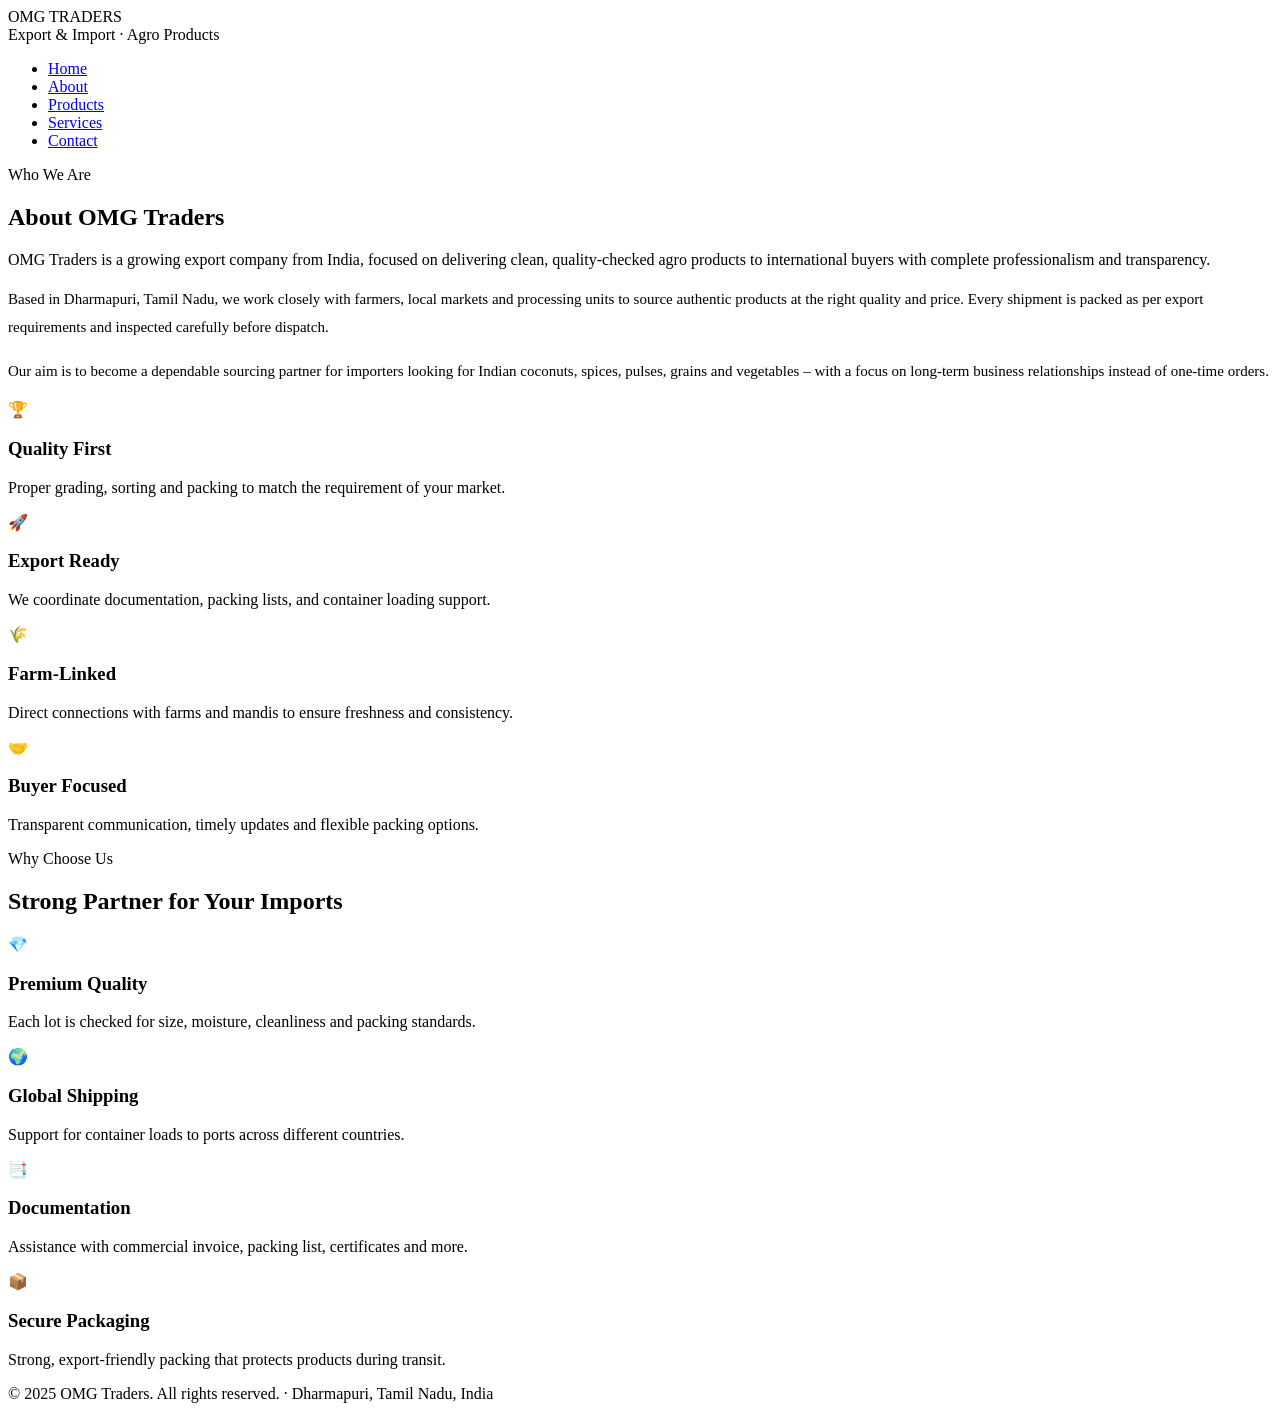
==== about.html @ 2cb01bbb "Add files via upload" ====
<!DOCTYPE html>
<html lang="en">
<head>
  <meta charset="UTF-8" />
  <meta name="viewport" content="width=device-width, initial-scale=1.0" />
  <title>OMG Traders - Export & Import</title>
  <link rel="stylesheet" href="assets/css/style.css" />
</head>
<body data-page="about">
  <header>
    <div>
      <div class="logo-text">OMG TRADERS</div>
      <div class="logo-tagline">Export &amp; Import · Agro Products</div>
    </div>
    <nav>
      <ul>
        <li><a href="index.html" data-page="home">Home</a></li>
        <li><a href="about.html" data-page="about">About</a></li>
        <li><a href="products.html" data-page="products">Products</a></li>
        <li><a href="services.html" data-page="services">Services</a></li>
        <li><a href="contact.html" data-page="contact">Contact</a></li>
      </ul>
    </nav>
  </header>

  <main>
    <section class="section">
      <div class="section-inner">
        <div class="section-header fade-in-up">
          <p class="section-kicker">Who We Are</p>
          <h1 class="section-title">About OMG Traders</h1>
          <p class="section-subtitle">
            OMG Traders is a growing export company from India, focused on delivering
            clean, quality‑checked agro products to international buyers with complete
            professionalism and transparency.
          </p>
        </div>

        <div class="grid-2">
          <div class="fade-in-up">
            <p style="font-size:15px; line-height:1.9;">
              Based in Dharmapuri, Tamil Nadu, we work closely with farmers, local
              markets and processing units to source authentic products at the right quality
              and price. Every shipment is packed as per export requirements and inspected
              carefully before dispatch.
            </p>
            <p style="font-size:15px; line-height:1.9;">
              Our aim is to become a dependable sourcing partner for importers looking for
              Indian coconuts, spices, pulses, grains and vegetables – with a focus on long‑term
              business relationships instead of one‑time orders.
            </p>
          </div>

          <div class="grid-2 fade-in-up">
            <div class="card">
              <div class="card-icon">🏆</div>
              <h3 class="card-title">Quality First</h3>
              <p class="card-body">
                Proper grading, sorting and packing to match the requirement of your market.
              </p>
            </div>
            <div class="card">
              <div class="card-icon">🚀</div>
              <h3 class="card-title">Export Ready</h3>
              <p class="card-body">
                We coordinate documentation, packing lists, and container loading support.
              </p>
            </div>
            <div class="card">
              <div class="card-icon">🌾</div>
              <h3 class="card-title">Farm‑Linked</h3>
              <p class="card-body">
                Direct connections with farms and mandis to ensure freshness and consistency.
              </p>
            </div>
            <div class="card">
              <div class="card-icon">🤝</div>
              <h3 class="card-title">Buyer Focused</h3>
              <p class="card-body">
                Transparent communication, timely updates and flexible packing options.
              </p>
            </div>
          </div>
        </div>
      </div>
    </section>

    <section class="section section-alt">
      <div class="section-inner">
        <div class="section-header fade-in-up">
          <p class="section-kicker">Why Choose Us</p>
          <h2 class="section-title">Strong Partner for Your Imports</h2>
        </div>

        <div class="grid-4">
          <div class="card fade-in-up">
            <div class="card-icon">💎</div>
            <h3 class="card-title">Premium Quality</h3>
            <p class="card-body">
              Each lot is checked for size, moisture, cleanliness and packing standards.
            </p>
          </div>
          <div class="card fade-in-up">
            <div class="card-icon">🌍</div>
            <h3 class="card-title">Global Shipping</h3>
            <p class="card-body">
              Support for container loads to ports across different countries.
            </p>
          </div>
          <div class="card fade-in-up">
            <div class="card-icon">📑</div>
            <h3 class="card-title">Documentation</h3>
            <p class="card-body">
              Assistance with commercial invoice, packing list, certificates and more.
            </p>
          </div>
          <div class="card fade-in-up">
            <div class="card-icon">📦</div>
            <h3 class="card-title">Secure Packaging</h3>
            <p class="card-body">
              Strong, export‑friendly packing that protects products during transit.
            </p>
          </div>
        </div>
      </div>
    </section>
  </main>

  <footer>
    © 2025 OMG Traders. All rights reserved. · Dharmapuri, Tamil Nadu, India
  </footer>
  <script src="assets/js/script.js"></script>
</body>
</html>
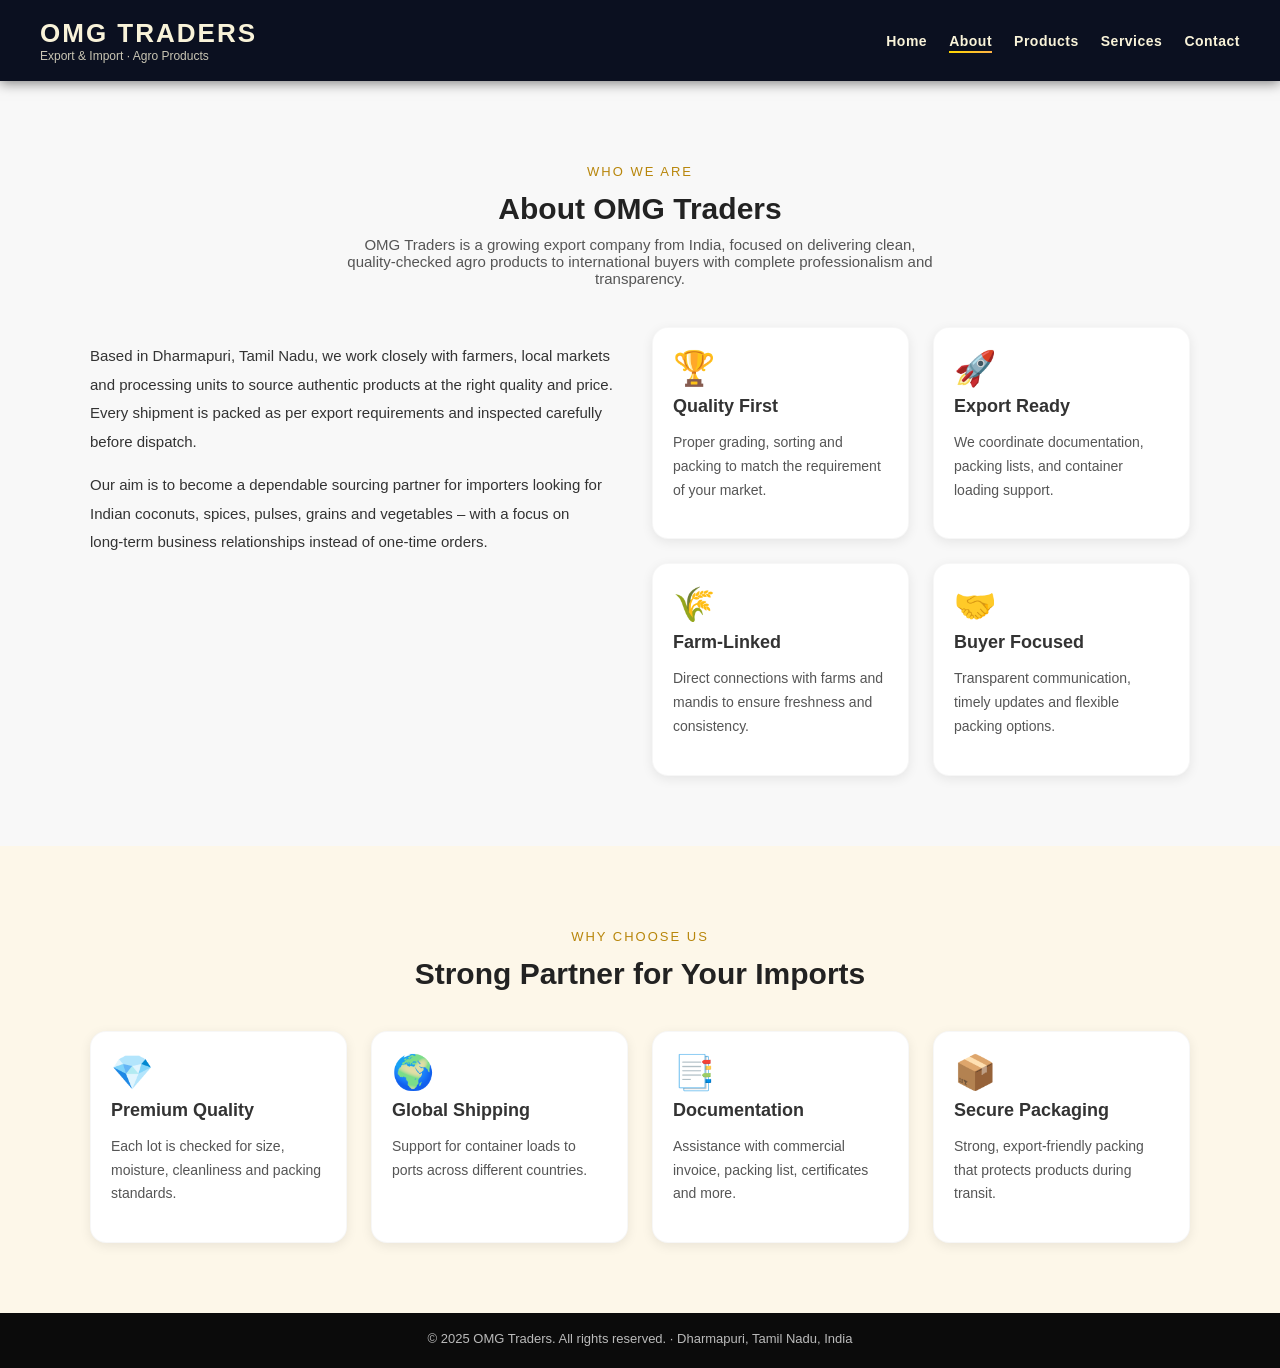
==== commit 2b91107f: "Update about.html" ====
--- a/about.html
+++ b/about.html
@@ -4,7 +4,7 @@
   <meta charset="UTF-8" />
   <meta name="viewport" content="width=device-width, initial-scale=1.0" />
   <title>OMG Traders - Export & Import</title>
-  <link rel="stylesheet" href="assets/css/style.css" />
+  <link rel="stylesheet" href="style.css" />
 </head>
 <body data-page="about">
   <header>
@@ -129,6 +129,6 @@
   <footer>
     © 2025 OMG Traders. All rights reserved. · Dharmapuri, Tamil Nadu, India
   </footer>
-  <script src="assets/js/script.js"></script>
+  <script src="script.js"></script>
 </body>
 </html>
--- a/style.css
+++ b/style.css
@@ -0,0 +1,551 @@
+
+*,
+*::before,
+*::after {
+  box-sizing: border-box;
+}
+
+body {
+  margin: 0;
+  font-family: Arial, sans-serif;
+  background: #f8f8f8;
+  color: #333;
+}
+
+a {
+  color: inherit;
+  text-decoration: none;
+}
+
+header {
+  background: #0b1020;
+  color: #f9f3d9;
+  padding: 18px 40px;
+  display: flex;
+  align-items: center;
+  justify-content: space-between;
+  position: sticky;
+  top: 0;
+  z-index: 100;
+  box-shadow: 0 2px 12px rgba(0, 0, 0, 0.5);
+}
+
+.logo-text {
+  font-size: 26px;
+  font-weight: 800;
+  letter-spacing: 2px;
+  text-transform: uppercase;
+}
+
+.logo-tagline {
+  font-size: 12px;
+  opacity: 0.8;
+}
+
+nav ul {
+  list-style: none;
+  display: flex;
+  gap: 22px;
+  margin: 0;
+  padding: 0;
+}
+
+nav a {
+  font-weight: 600;
+  font-size: 14px;
+  letter-spacing: 0.5px;
+  position: relative;
+  padding-bottom: 4px;
+}
+
+nav a::after {
+  content: "";
+  position: absolute;
+  left: 0;
+  bottom: 0;
+  height: 2px;
+  width: 0;
+  background: linear-gradient(90deg, #ffd700, #ffb347);
+  transition: width 0.3s ease;
+}
+
+nav a:hover::after,
+nav a.active::after {
+  width: 100%;
+}
+
+.hero {
+  background: radial-gradient(circle at top, #272b4a 0, #050509 45%, #000000 100%);
+  color: #fff;
+  min-height: 420px;
+  padding: 80px 20px 90px;
+  display: flex;
+  align-items: center;
+  justify-content: center;
+}
+
+.hero-inner {
+  max-width: 1050px;
+  display: grid;
+  grid-template-columns: minmax(0, 1.4fr) minmax(0, 1fr);
+  gap: 40px;
+  align-items: center;
+}
+
+.hero-title {
+  font-size: 44px;
+  margin: 0 0 10px;
+}
+
+.hero-title span {
+  color: #ffd700;
+}
+
+.hero-subtitle {
+  font-size: 18px;
+  max-width: 520px;
+  line-height: 1.7;
+  color: #ddd;
+}
+
+.hero-badges {
+  display: flex;
+  flex-wrap: wrap;
+  gap: 10px;
+  margin: 22px 0;
+}
+
+.badge {
+  padding: 6px 12px;
+  border-radius: 999px;
+  border: 1px solid rgba(255, 215, 0, 0.5);
+  font-size: 12px;
+  color: #f5e7a0;
+  background: rgba(0, 0, 0, 0.3);
+}
+
+.hero-actions {
+  display: flex;
+  gap: 14px;
+  flex-wrap: wrap;
+  margin-top: 16px;
+}
+
+.btn-primary,
+.btn-outline {
+  padding: 12px 22px;
+  border-radius: 999px;
+  border: none;
+  cursor: pointer;
+  font-size: 14px;
+  font-weight: 600;
+  letter-spacing: 0.5px;
+  transition: transform 0.25s ease, box-shadow 0.25s ease, background 0.25s ease,
+    color 0.25s ease;
+}
+
+.btn-primary {
+  background: linear-gradient(135deg, #ffd700, #ffb347);
+  color: #2b2100;
+  box-shadow: 0 0 18px rgba(255, 215, 0, 0.7);
+}
+
+.btn-primary:hover {
+  transform: translateY(-2px) scale(1.03);
+  box-shadow: 0 0 30px rgba(255, 215, 0, 1);
+}
+
+.btn-outline {
+  background: transparent;
+  border: 1px solid #666;
+  color: #eee;
+}
+
+.btn-outline:hover {
+  background: rgba(255, 255, 255, 0.08);
+}
+
+.hero-stats {
+  display: grid;
+  grid-template-columns: repeat(2, minmax(0, 1fr));
+  gap: 14px;
+  margin-top: 20px;
+}
+
+.stat-card {
+  background: rgba(255, 255, 255, 0.05);
+  border-radius: 14px;
+  padding: 12px 14px;
+  border: 1px solid rgba(255, 255, 255, 0.1);
+  font-size: 13px;
+}
+
+.stat-card strong {
+  display: block;
+  font-size: 16px;
+  color: #ffd700;
+}
+
+.hero-highlight {
+  position: relative;
+  border-radius: 24px;
+  padding: 26px 24px;
+  background: radial-gradient(circle at top left, rgba(255, 215, 0, 0.35), transparent 55%),
+    radial-gradient(circle at bottom right, rgba(65, 105, 225, 0.4), transparent 55%);
+  border: 1px solid rgba(255, 255, 255, 0.08);
+  box-shadow: 0 16px 40px rgba(0, 0, 0, 0.6);
+}
+
+.hero-highlight-inner {
+  background: rgba(0, 0, 0, 0.5);
+  border-radius: 18px;
+  padding: 16px 16px 18px;
+}
+
+.hero-highlight-title {
+  font-size: 16px;
+  margin: 0 0 10px;
+}
+
+.hero-highlight-list {
+  list-style: none;
+  margin: 0;
+  padding: 0;
+  font-size: 13px;
+  color: #eee;
+  line-height: 1.7;
+}
+
+.hero-highlight-badge {
+  display: inline-block;
+  margin-top: 12px;
+  padding: 6px 12px;
+  border-radius: 999px;
+  border: 1px solid rgba(255, 255, 255, 0.3);
+  font-size: 11px;
+  color: #ffd700;
+}
+
+/* Sections */
+
+.section {
+  padding: 70px 20px;
+}
+
+.section-alt {
+  background: #fdf7e9;
+}
+
+.section-inner {
+  max-width: 1100px;
+  margin: 0 auto;
+}
+
+.section-header {
+  text-align: center;
+  margin-bottom: 40px;
+}
+
+.section-kicker {
+  font-size: 13px;
+  letter-spacing: 2px;
+  text-transform: uppercase;
+  color: #b8860b;
+}
+
+.section-title {
+  font-size: 30px;
+  margin: 6px 0 10px;
+  color: #222;
+}
+
+.section-subtitle {
+  max-width: 620px;
+  margin: 0 auto;
+  color: #555;
+  font-size: 15px;
+}
+
+/* Cards & grids */
+
+.grid-2,
+.grid-3,
+.grid-4 {
+  display: grid;
+  gap: 24px;
+}
+
+.grid-2 {
+  grid-template-columns: repeat(2, minmax(0, 1fr));
+}
+
+.grid-3 {
+  grid-template-columns: repeat(3, minmax(0, 1fr));
+}
+
+.grid-4 {
+  grid-template-columns: repeat(4, minmax(0, 1fr));
+}
+
+.card {
+  background: #ffffff;
+  border-radius: 16px;
+  padding: 20px 20px 22px;
+  box-shadow: 0 3px 12px rgba(0, 0, 0, 0.08);
+  transition: transform 0.25s ease, box-shadow 0.25s ease, border-color 0.25s ease;
+  border: 1px solid rgba(0, 0, 0, 0.03);
+}
+
+.card:hover {
+  transform: translateY(-8px);
+  box-shadow: 0 10px 26px rgba(0, 0, 0, 0.16);
+  border-color: rgba(184, 134, 11, 0.4);
+}
+
+.card-icon {
+  font-size: 34px;
+  margin-bottom: 8px;
+}
+
+.card-title {
+  font-size: 18px;
+  margin: 0 0 6px;
+  color: #333;
+}
+
+.card-body {
+  font-size: 14px;
+  color: #555;
+  line-height: 1.7;
+}
+
+/* Product list & dropdowns */
+
+.product-list {
+  display: grid;
+  grid-template-columns: repeat(2, minmax(0, 1fr));
+  gap: 22px;
+}
+
+.product-card {
+  background: #fff;
+  border-radius: 16px;
+  padding: 18px 18px 12px;
+  box-shadow: 0 2px 10px rgba(0, 0, 0, 0.08);
+  cursor: pointer;
+  position: relative;
+  overflow: hidden;
+}
+
+.product-card-header {
+  display: flex;
+  justify-content: space-between;
+  align-items: center;
+}
+
+.product-card-title {
+  font-size: 18px;
+  margin: 0;
+}
+
+.product-card-sub {
+  font-size: 13px;
+  color: #666;
+  margin-top: 4px;
+}
+
+.product-chevron {
+  font-size: 18px;
+  transition: transform 0.25s ease;
+}
+
+.product-card.open .product-chevron {
+  transform: rotate(180deg);
+}
+
+.product-dropdown {
+  margin: 10px 0 0;
+  padding-top: 8px;
+  border-top: 1px dashed #eee;
+  display: none;
+}
+
+.product-dropdown.open {
+  display: block;
+}
+
+.product-dropdown ul {
+  list-style: none;
+  margin: 6px 0 0;
+  padding: 0;
+}
+
+.product-dropdown li {
+  font-size: 14px;
+  padding: 6px 4px;
+  border-radius: 8px;
+  transition: background 0.2s ease, transform 0.2s ease, box-shadow 0.2s ease;
+  cursor: pointer;
+}
+
+.product-dropdown li:hover {
+  background: #f0f7ff;
+  transform: translateX(4px);
+  box-shadow: 0 2px 6px rgba(0, 0, 0, 0.08);
+}
+
+/* Three-column footer-style block */
+
+.info-strip {
+  background: linear-gradient(180deg, #000000, #151515, #000000);
+  color: #fff;
+}
+
+.info-strip-inner {
+  max-width: 1100px;
+  margin: 0 auto;
+  padding: 45px 20px;
+  display: grid;
+  grid-template-columns: repeat(3, minmax(0, 1fr));
+  gap: 24px;
+}
+
+.info-col h3 {
+  margin-top: 0;
+  margin-bottom: 10px;
+  font-size: 18px;
+}
+
+.info-col ul {
+  list-style: none;
+  margin: 0;
+  padding: 0;
+}
+
+.info-col li {
+  font-size: 14px;
+  margin-bottom: 6px;
+}
+
+.info-col a {
+  color: #fff;
+  opacity: 0.9;
+}
+
+.info-col a:hover {
+  opacity: 1;
+}
+
+.info-col p {
+  font-size: 14px;
+  line-height: 1.7;
+}
+
+/* Contact */
+
+.contact-layout {
+  display: grid;
+  grid-template-columns: minmax(0, 0.9fr) minmax(0, 1.1fr);
+  gap: 28px;
+}
+
+.contact-card {
+  background: #fff;
+  border-radius: 16px;
+  padding: 22px 22px 24px;
+  box-shadow: 0 3px 14px rgba(0, 0, 0, 0.08);
+}
+
+.contact-card h3 {
+  margin-top: 0;
+}
+
+.contact-details p {
+  margin: 0 0 6px;
+  font-size: 14px;
+}
+
+.contact-form label {
+  display: block;
+  font-size: 13px;
+  margin-top: 10px;
+  margin-bottom: 4px;
+}
+
+.contact-form input,
+.contact-form textarea {
+  width: 100%;
+  padding: 10px;
+  border-radius: 8px;
+  border: 1px solid #ccc;
+  font-size: 14px;
+  font-family: inherit;
+}
+
+.contact-form textarea {
+  min-height: 110px;
+  resize: vertical;
+}
+
+.contact-form button {
+  margin-top: 14px;
+  width: 100%;
+}
+
+/* Footer */
+
+footer {
+  background: #0b0b0b;
+  color: #bbb;
+  text-align: center;
+  padding: 18px 10px 22px;
+  font-size: 13px;
+}
+
+/* Animations & scroll reveal */
+
+.fade-in-up {
+  opacity: 0;
+  transform: translateY(22px);
+  transition: opacity 0.7s ease-out, transform 0.7s ease-out;
+}
+
+.fade-in-up.visible {
+  opacity: 1;
+  transform: translateY(0);
+}
+
+@media (max-width: 900px) {
+  .hero-inner {
+    grid-template-columns: minmax(0, 1fr);
+  }
+
+  .hero-highlight {
+    margin-top: 26px;
+  }
+
+  header {
+    flex-direction: column;
+    align-items: flex-start;
+    gap: 10px;
+  }
+}
+
+@media (max-width: 768px) {
+  .grid-2,
+  .grid-3,
+  .grid-4,
+  .product-list,
+  .contact-layout,
+  .info-strip-inner {
+    grid-template-columns: minmax(0, 1fr);
+  }
+
+  .section {
+    padding: 60px 16px;
+  }
+
+  header {
+    padding: 14px 18px;
+  }
+}
